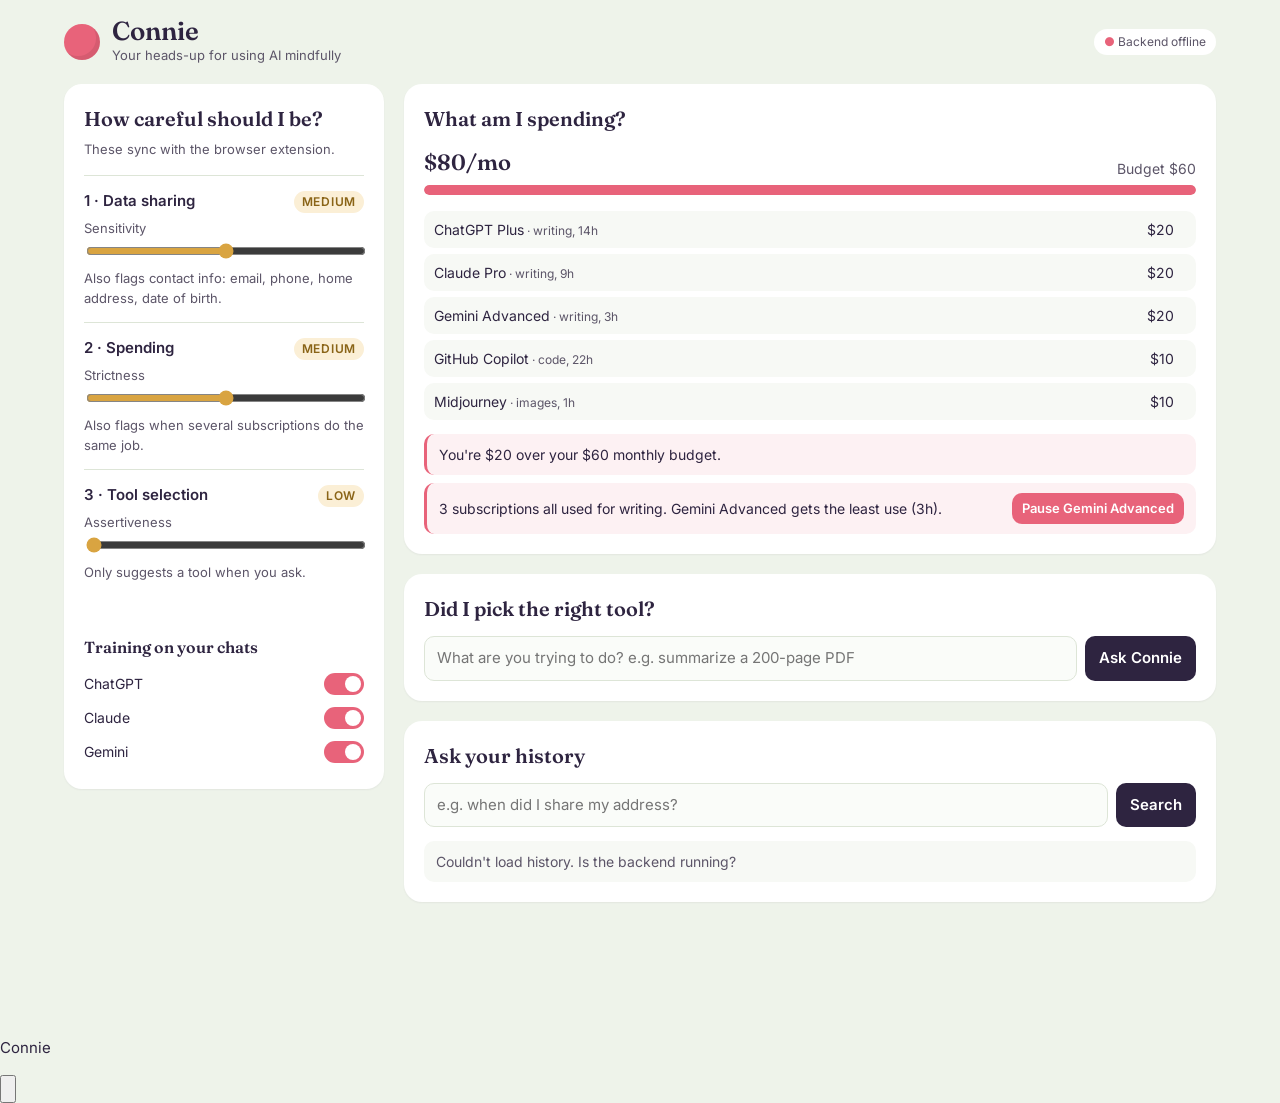
==== webapp/index.html @ 96deff30 "Add dashboard with sliders, spending, tool picker, and history Three sliders sync through /settings." ====
<!doctype html>
<html lang="en">
<head>
  <meta charset="utf-8">
  <meta name="viewport" content="width=device-width, initial-scale=1">
  <title>Connie Dashboard</title>
  <link rel="preconnect" href="https://fonts.googleapis.com">
  <link href="https://fonts.googleapis.com/css2?family=Fraunces:opsz,wght@9..144,500;9..144,600&family=Inter:wght@400;500;600&display=swap" rel="stylesheet">
  <link rel="stylesheet" href="styles.css">
  <!-- Connie's avatar + bubble styles are shared with the extension -->
  <link rel="stylesheet" href="/extension/connie.css">
</head>
<body>
  <header class="top">
    <div class="brand">
      <span class="logo" aria-hidden="true"></span>
      <div>
        <h1>Connie</h1>
        <p>Your heads-up for using AI mindfully</p>
      </div>
    </div>
    <span class="status" id="status">Connecting…</span>
  </header>

  <div class="layout">
    <!-- LEFT: the three sliders -->
    <aside class="panel settings">
      <h2>How careful should I be?</h2>
      <p class="hint">These sync with the browser extension.</p>

      <div class="slider" data-key="dataSharing">
        <div class="slider-head"><span class="pillar">1 · Data sharing</span><span class="level"></span></div>
        <label for="s-dataSharing">Sensitivity</label>
        <input id="s-dataSharing" type="range" min="0" max="2" step="1">
        <p class="explain"></p>
      </div>

      <div class="slider" data-key="spending">
        <div class="slider-head"><span class="pillar">2 · Spending</span><span class="level"></span></div>
        <label for="s-spending">Strictness</label>
        <input id="s-spending" type="range" min="0" max="2" step="1">
        <p class="explain"></p>
      </div>

      <div class="slider" data-key="toolAssertiveness">
        <div class="slider-head"><span class="pillar">3 · Tool selection</span><span class="level"></span></div>
        <label for="s-toolAssertiveness">Assertiveness</label>
        <input id="s-toolAssertiveness" type="range" min="0" max="2" step="1">
        <p class="explain"></p>
      </div>

      <h3>Training on your chats</h3>
      <ul class="toggles" id="training"></ul>
    </aside>

    <main class="cards">
      <!-- PILLAR 2 -->
      <section class="panel" id="spending">
        <h2>What am I spending?</h2>
        <div class="budget">
          <div class="budget-row"><span id="spendTotal"></span><span id="spendBudget"></span></div>
          <div class="bar"><div class="fill" id="spendBar"></div></div>
        </div>
        <ul class="subs" id="subs"></ul>
        <ul class="findings" id="findings"></ul>
      </section>

      <!-- PILLAR 3 -->
      <section class="panel" id="tools">
        <h2>Did I pick the right tool?</h2>
        <form id="toolForm" class="inline-form">
          <input id="task" type="text" placeholder="What are you trying to do? e.g. summarize a 200-page PDF" autocomplete="off">
          <button type="submit">Ask Connie</button>
        </form>
        <div class="pick" id="pick" hidden></div>
      </section>

      <!-- HISTORY -->
      <section class="panel" id="history">
        <h2>Ask your history</h2>
        <form id="searchForm" class="inline-form">
          <input id="q" type="search" placeholder="e.g. when did I share my address?" autocomplete="off">
          <button type="submit">Search</button>
        </form>
        <ol class="entries" id="entries"></ol>
      </section>
    </main>
  </div>

  <!-- Connie (same markup as the extension, minus the shadow root) -->
  <div class="connie" data-state="hidden" id="connie">
    <div class="bubble" role="status" aria-live="polite">
      <p class="eyebrow">Connie</p>
      <p class="msg"></p>
      <div class="actions"></div>
    </div>
    <button class="avatar" aria-label="Dismiss Connie">
      <svg viewBox="0 0 80 80" aria-hidden="true">
        <path class="leaf" d="M40 16 C 36 6, 46 2, 50 6 C 48 12, 44 14, 40 16 Z"/>
        <circle class="body" cx="40" cy="45" r="29"/>
        <circle class="eye" cx="30" cy="42" r="3.6"/>
        <circle class="eye" cx="50" cy="42" r="3.6"/>
        <ellipse class="blush" cx="23" cy="52" rx="5" ry="3"/>
        <ellipse class="blush" cx="57" cy="52" rx="5" ry="3"/>
        <path class="smile" d="M33 53 Q 40 59 47 53"/>
      </svg>
    </button>
  </div>

  <script src="app.js"></script>
</body>
</html>
---- webapp/styles.css ----
:root {
  --sage: #EEF3EA;
  --plum: #2E2440;
  --coral: #E8637A;
  --gold: #D9A441;
  --charcoal: #5C5568;
  --card: #FFFFFF;
  --line: #DDE5D7;
  --green: #5E8A4A;
}

* { box-sizing: border-box; }
body {
  margin: 0;
  background: var(--sage);
  color: var(--plum);
  font: 15px/1.5 Inter, system-ui, -apple-system, sans-serif;
}
h1, h2, h3 { font-family: Fraunces, Georgia, serif; font-weight: 600; margin: 0; }
h2 { font-size: 20px; margin-bottom: 12px; }
h3 { font-size: 16px; margin: 24px 0 8px; }
button, input { font: inherit; }

.top {
  display: flex; justify-content: space-between; align-items: center;
  padding: 18px 24px; max-width: 1200px; margin: 0 auto;
}
.brand { display: flex; gap: 12px; align-items: center; }
.brand h1 { font-size: 26px; line-height: 1; }
.brand p { margin: 2px 0 0; color: var(--charcoal); font-size: 13px; }
.logo { width: 36px; height: 36px; border-radius: 50%; background: var(--coral); box-shadow: inset -4px -4px 0 rgba(0,0,0,.08); }
.status { font-size: 12px; color: var(--charcoal); background: var(--card); padding: 4px 10px; border-radius: 999px; }
.status.ok::before { content: "● "; color: var(--green); }
.status.err::before { content: "● "; color: var(--coral); }

.layout {
  display: grid; grid-template-columns: 320px 1fr; gap: 20px;
  max-width: 1200px; margin: 0 auto; padding: 0 24px 120px;
}
.cards { display: grid; gap: 20px; align-content: start; }
.panel { background: var(--card); border-radius: 18px; padding: 20px; box-shadow: 0 1px 2px rgba(46,36,64,.06); }
.settings { align-self: start; position: sticky; top: 16px; }
.hint { margin: -6px 0 16px; font-size: 13px; color: var(--charcoal); }

/* Sliders */
.slider { padding: 14px 0; border-top: 1px solid var(--line); }
.slider-head { display: flex; justify-content: space-between; align-items: baseline; }
.pillar { font-weight: 600; }
.level { font-size: 12px; font-weight: 600; text-transform: uppercase; letter-spacing: .06em; color: #8A6417; background: #FBEFD6; padding: 2px 8px; border-radius: 999px; }
.slider label { display: block; font-size: 13px; color: var(--charcoal); margin: 6px 0 2px; }
.slider input[type=range] { width: 100%; accent-color: var(--gold); }
.explain { margin: 4px 0 0; font-size: 13px; color: var(--charcoal); min-height: 2.6em; }

.toggles { list-style: none; margin: 0; padding: 0; }
.toggles li { display: flex; justify-content: space-between; align-items: center; padding: 6px 0; font-size: 14px; }
.switch { position: relative; width: 40px; height: 22px; border-radius: 999px; border: none; background: #CFC9D6; cursor: pointer; transition: background .2s; }
.switch::after { content: ""; position: absolute; top: 3px; left: 3px; width: 16px; height: 16px; border-radius: 50%; background: #fff; transition: transform .2s; }
.switch[aria-checked="true"] { background: var(--coral); }
.switch[aria-checked="true"]::after { transform: translateX(18px); }

/* Spending */
.budget-row { display: flex; justify-content: space-between; font-size: 14px; margin-bottom: 6px; }
#spendTotal { font-family: Fraunces, Georgia, serif; font-size: 22px; font-weight: 600; }
#spendBudget { color: var(--charcoal); align-self: end; }
.bar { height: 10px; background: var(--sage); border-radius: 999px; overflow: hidden; }
.fill { height: 100%; background: var(--green); border-radius: 999px; transition: width .3s, background .3s; }
.fill.over { background: var(--coral); }
.subs { list-style: none; margin: 16px 0 0; padding: 0; display: grid; gap: 6px; }
.subs li { display: grid; grid-template-columns: 1fr auto auto; gap: 12px; align-items: center; font-size: 14px; padding: 8px 10px; border-radius: 10px; background: #F7F9F5; }
.subs li.paused { opacity: .5; text-decoration: line-through; }
.subs .use { font-size: 12px; color: var(--charcoal); }
.findings { list-style: none; margin: 14px 0 0; padding: 0; display: grid; gap: 8px; }
.findings li { display: flex; justify-content: space-between; gap: 12px; align-items: center; padding: 10px 12px; border-radius: 10px; background: #FDF1F3; border-left: 3px solid var(--coral); font-size: 14px; }
.findings li.ok { background: #F1F6EE; border-left-color: var(--green); }

/* Forms */
.inline-form { display: flex; gap: 8px; }
.inline-form input { flex: 1; min-width: 0; padding: 10px 12px; border: 1px solid var(--line); border-radius: 10px; background: #FAFCF9; color: var(--plum); }
.inline-form input:focus { outline: 2px solid var(--gold); outline-offset: 1px; }
.btn, .inline-form button {
  padding: 10px 14px; border-radius: 10px; border: none; background: var(--plum); color: #fff; font-weight: 600; cursor: pointer; white-space: nowrap;
}
.btn.small { padding: 6px 10px; font-size: 13px; background: var(--coral); }

.pick { margin-top: 14px; padding: 14px; border-radius: 12px; background: #F7F9F5; }
.pick strong { font-family: Fraunces, Georgia, serif; font-size: 18px; }
.pick p { margin: 4px 0 0; color: var(--charcoal); }

/* History */
.entries { list-style: none; margin: 14px 0 0; padding: 0; display: grid; gap: 8px; }
.entries li { padding: 10px 12px; border-radius: 10px; background: #F7F9F5; font-size: 14px; }
.entries .meta { display: flex; gap: 8px; align-items: center; font-size: 12px; color: var(--charcoal); margin-bottom: 2px; }
.badge { font-weight: 600; padding: 1px 7px; border-radius: 999px; background: #E6DFF0; color: var(--plum); }
.badge.flag { background: #FBDDE2; color: #9B2B40; }
.badge.safe { background: #DCEBD3; color: #3B6128; }
.empty { color: var(--charcoal); font-size: 14px; }

@media (max-width: 860px) {
  .layout { grid-template-columns: 1fr; padding: 0 16px 120px; }
  .top { padding: 16px; }
  .settings { position: static; }
  .inline-form { flex-direction: column; }
}
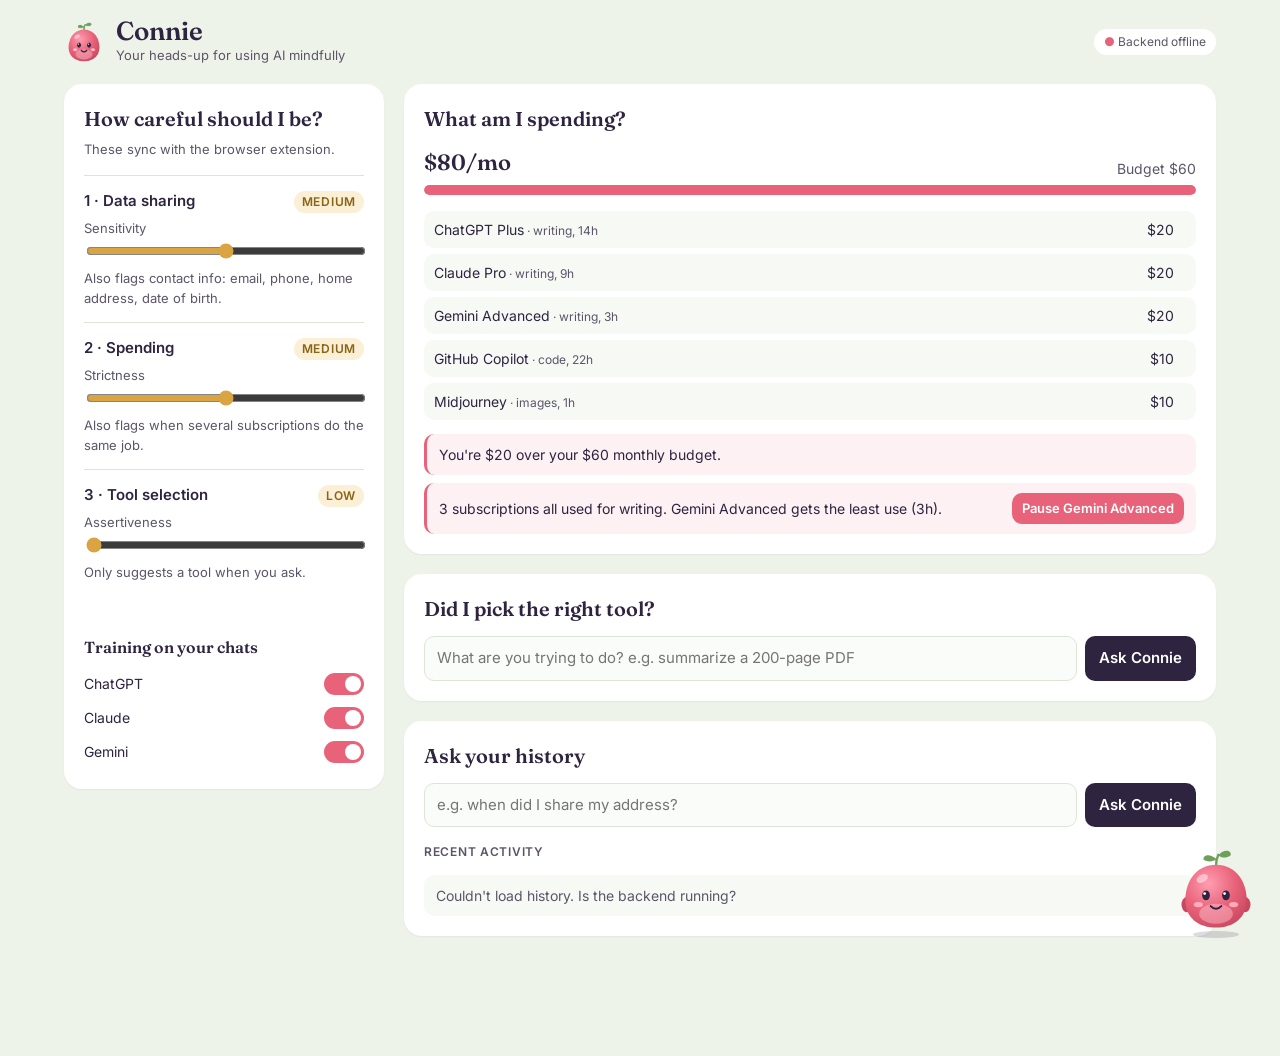
==== commit dfbf70b7: "Use the shared Connie on the dashboard and answer history questions The dashboard mounts the same Co" ====
--- a/webapp/index.html
+++ b/webapp/index.html
@@ -7,13 +7,11 @@
   <link rel="preconnect" href="https://fonts.googleapis.com">
   <link href="https://fonts.googleapis.com/css2?family=Fraunces:opsz,wght@9..144,500;9..144,600&family=Inter:wght@400;500;600&display=swap" rel="stylesheet">
   <link rel="stylesheet" href="styles.css">
-  <!-- Connie's avatar + bubble styles are shared with the extension -->
-  <link rel="stylesheet" href="/extension/connie.css">
 </head>
 <body>
   <header class="top">
     <div class="brand">
-      <span class="logo" aria-hidden="true"></span>
+      <img class="logo" src="/extension/icons/icon128.png" alt="" width="40" height="40">
       <div>
         <h1>Connie</h1>
         <p>Your heads-up for using AI mindfully</p>
@@ -80,33 +78,20 @@
         <h2>Ask your history</h2>
         <form id="searchForm" class="inline-form">
           <input id="q" type="search" placeholder="e.g. when did I share my address?" autocomplete="off">
-          <button type="submit">Search</button>
+          <button type="submit">Ask Connie</button>
         </form>
+        <div class="answer" id="answer" hidden>
+          <p class="answer-text" id="answerText"></p>
+          <p class="answer-engine" id="answerEngine"></p>
+        </div>
+        <p class="list-label" id="listLabel">Recent activity</p>
         <ol class="entries" id="entries"></ol>
       </section>
     </main>
   </div>
 
-  <!-- Connie (same markup as the extension, minus the shadow root) -->
-  <div class="connie" data-state="hidden" id="connie">
-    <div class="bubble" role="status" aria-live="polite">
-      <p class="eyebrow">Connie</p>
-      <p class="msg"></p>
-      <div class="actions"></div>
-    </div>
-    <button class="avatar" aria-label="Dismiss Connie">
-      <svg viewBox="0 0 80 80" aria-hidden="true">
-        <path class="leaf" d="M40 16 C 36 6, 46 2, 50 6 C 48 12, 44 14, 40 16 Z"/>
-        <circle class="body" cx="40" cy="45" r="29"/>
-        <circle class="eye" cx="30" cy="42" r="3.6"/>
-        <circle class="eye" cx="50" cy="42" r="3.6"/>
-        <ellipse class="blush" cx="23" cy="52" rx="5" ry="3"/>
-        <ellipse class="blush" cx="57" cy="52" rx="5" ry="3"/>
-        <path class="smile" d="M33 53 Q 40 59 47 53"/>
-      </svg>
-    </button>
-  </div>
-
+  <!-- Connie herself is shared with the extension -->
+  <script src="/extension/connie-ui.js"></script>
   <script src="app.js"></script>
 </body>
 </html>
--- a/webapp/styles.css
+++ b/webapp/styles.css
@@ -28,7 +28,7 @@
 .brand { display: flex; gap: 12px; align-items: center; }
 .brand h1 { font-size: 26px; line-height: 1; }
 .brand p { margin: 2px 0 0; color: var(--charcoal); font-size: 13px; }
-.logo { width: 36px; height: 36px; border-radius: 50%; background: var(--coral); box-shadow: inset -4px -4px 0 rgba(0,0,0,.08); }
+.logo { width: 40px; height: 40px; }
 .status { font-size: 12px; color: var(--charcoal); background: var(--card); padding: 4px 10px; border-radius: 999px; }
 .status.ok::before { content: "● "; color: var(--green); }
 .status.err::before { content: "● "; color: var(--coral); }
@@ -87,6 +87,11 @@
 .pick p { margin: 4px 0 0; color: var(--charcoal); }
 
 /* History */
+.answer { margin-top: 14px; padding: 14px 16px; border-radius: 14px; background: #FDF1F3; border-left: 4px solid var(--coral); }
+.answer-text { margin: 0; font: 500 16px/1.5 Fraunces, Georgia, serif; }
+.answer-text.loading { color: var(--charcoal); }
+.answer-engine { margin: 6px 0 0; font-size: 12px; color: var(--charcoal); }
+.list-label { margin: 16px 0 0; font-size: 12px; font-weight: 600; text-transform: uppercase; letter-spacing: .06em; color: var(--charcoal); }
 .entries { list-style: none; margin: 14px 0 0; padding: 0; display: grid; gap: 8px; }
 .entries li { padding: 10px 12px; border-radius: 10px; background: #F7F9F5; font-size: 14px; }
 .entries .meta { display: flex; gap: 8px; align-items: center; font-size: 12px; color: var(--charcoal); margin-bottom: 2px; }
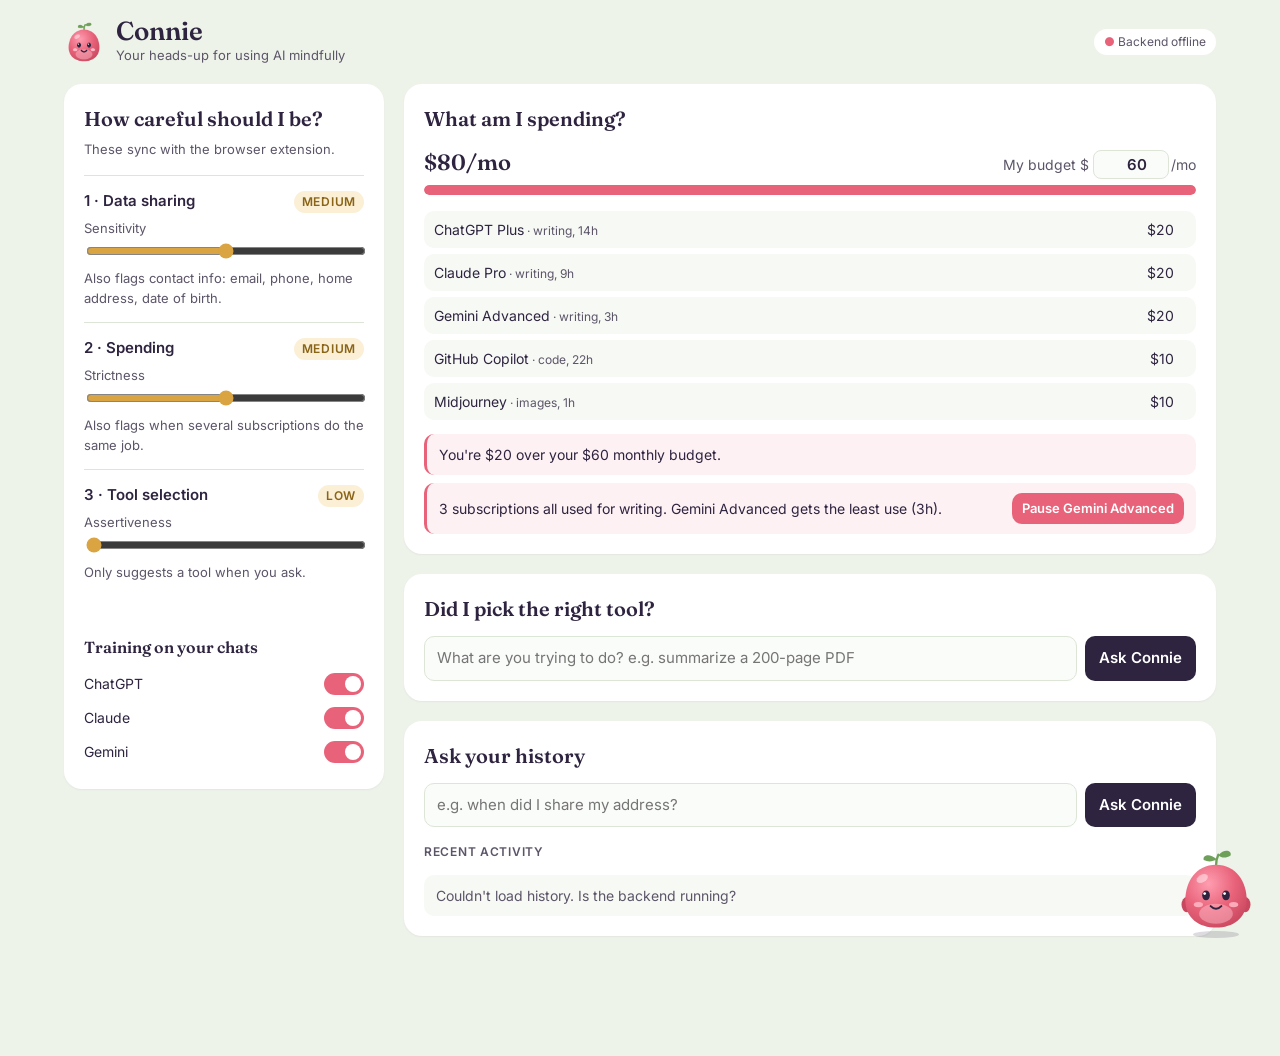
==== commit ccc6d3b2: "Let the user set their own monthly AI budget The spending card's budget is now an input instead of a" ====
--- a/webapp/index.html
+++ b/webapp/index.html
@@ -56,7 +56,12 @@
       <section class="panel" id="spending">
         <h2>What am I spending?</h2>
         <div class="budget">
-          <div class="budget-row"><span id="spendTotal"></span><span id="spendBudget"></span></div>
+          <div class="budget-row">
+            <span id="spendTotal"></span>
+            <label class="budget-edit" for="budgetInput">
+              My budget $<input id="budgetInput" type="number" min="0" max="10000" step="5" inputmode="decimal">/mo
+            </label>
+          </div>
           <div class="bar"><div class="fill" id="spendBar"></div></div>
         </div>
         <ul class="subs" id="subs"></ul>
--- a/webapp/styles.css
+++ b/webapp/styles.css
@@ -61,7 +61,14 @@
 /* Spending */
 .budget-row { display: flex; justify-content: space-between; font-size: 14px; margin-bottom: 6px; }
 #spendTotal { font-family: Fraunces, Georgia, serif; font-size: 22px; font-weight: 600; }
-#spendBudget { color: var(--charcoal); align-self: end; }
+.budget-edit { color: var(--charcoal); align-self: end; display: inline-flex; align-items: center; gap: 2px; }
+.budget-edit input {
+  width: 76px; padding: 4px 6px; margin-left: 2px;
+  border: 1px solid var(--line); border-radius: 8px; background: #FAFCF9;
+  font: 600 15px Inter, sans-serif; color: var(--plum); text-align: right;
+}
+.budget-edit input:focus { outline: 2px solid var(--gold); outline-offset: 1px; }
+.budget-edit input.invalid { border-color: var(--coral); }
 .bar { height: 10px; background: var(--sage); border-radius: 999px; overflow: hidden; }
 .fill { height: 100%; background: var(--green); border-radius: 999px; transition: width .3s, background .3s; }
 .fill.over { background: var(--coral); }
